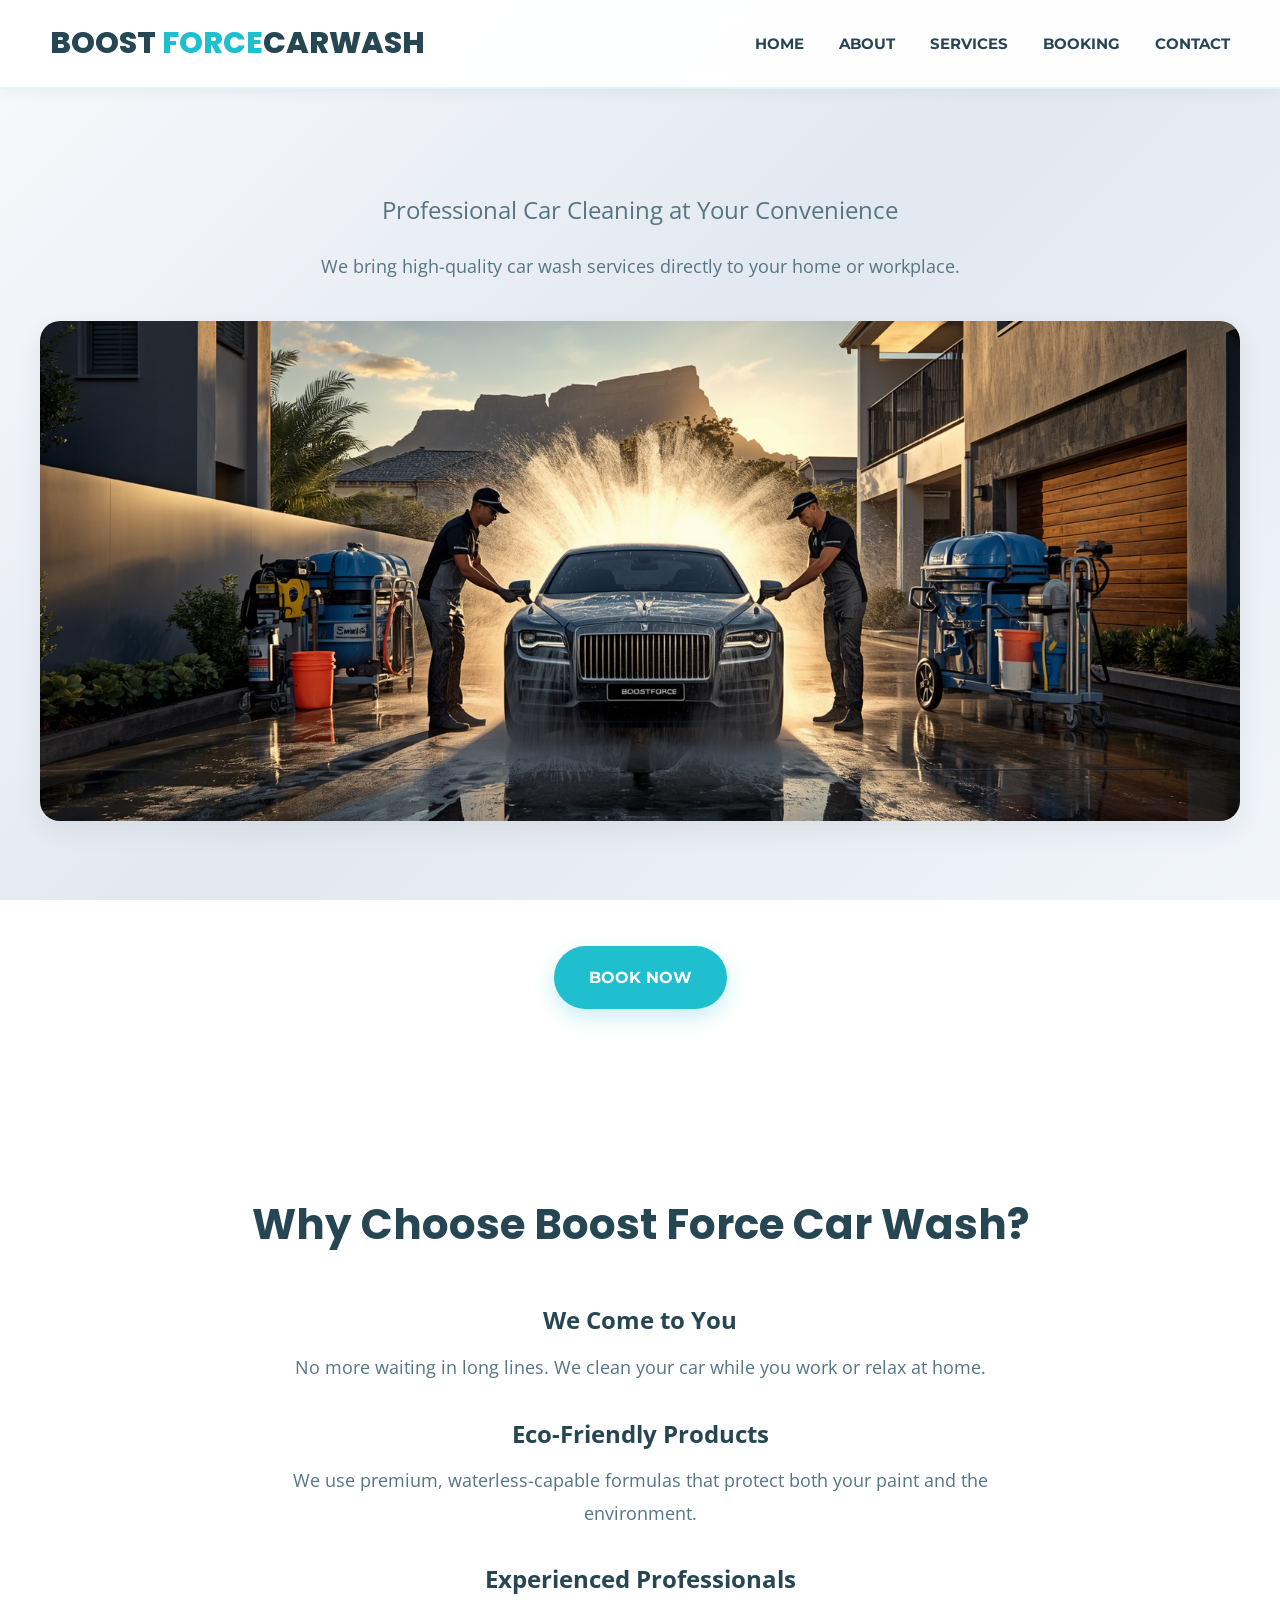
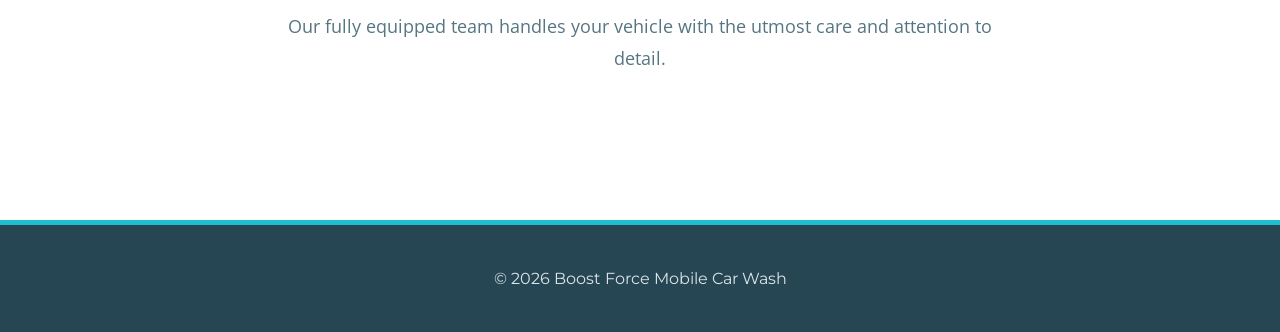
==== index.html @ 3f043c43 "Added Harvard in-text citations" ====
<!DOCTYPE html>
<html lang="en">
<head>
    <meta charset="UTF-8">
    <meta name="viewport" content="width=device-width, initial-scale=1.0">
    <title>Boost Drive Mobile Car Wash</title>
    <link rel="stylesheet" href="css/style.css">
</head>
<body>

      <!-- 1. HEADER NAVIGATION (Stays the same on all pages) -->
<header>
    <div class="nav-container">
        <div class="logo">BOOST <span>FORCE</span>CAR</span>WASH</div>
        <nav>
            <ul>
                <li><a href="index.html">Home</a></li>
                <li><a href="about.html">About</a></li>
                <li><a href="services.html">Services</a></li>
                <li><a href="booking.html">Booking</a></li>
                <li><a href="contact.html">Contact</a></li>
            </ul>
        </nav>
    </div>
</header>
    <!-- MAIN CONTENT -->
    <main>

        <!-- HERO SECTION -->
        <section class="hero">
            <h2>Professional Car Cleaning at Your Convenience</h2>
            <p>We bring high-quality car wash services directly to your home or workplace.</p>

            <!-- HERO IMAGE -->
            <img src="images/mobile-carwash-hero.jpg.jpg" alt="Car Wash Service" width="500">

            <br><br>

            <!-- CALL TO ACTION -->
            <a href="booking.html" class="btn">Book Now</a>
        </section>
        <!-- ADDITION 1: WHY CHOOSE US (FEATURES SECTION) -->
                <section class="features-section">
            <h2>Why Choose Boost Force Car Wash?</h2>
            <dl>
                <dt><strong>We Come to You</strong></dt>
                <dd>No more waiting in long lines. We clean your car while you work or relax at home.</dd>

                <dt><strong>Eco-Friendly Products</strong></dt>
                <dd>We use premium, waterless-capable formulas that protect both your paint and the environment.</dd>

                <dt><strong>Experienced Professionals</strong></dt>
                <dd>Our fully equipped team handles your vehicle with the utmost care and attention to detail.</dd>
            </dl>
        </section>

               
    </main>

    <!-- FOOTER -->
    <footer>
        <p>© 2026 Boost Force Mobile Car Wash</p>
    </footer>

</body>
</html>
---- css/style.css ----
/* 
   BOOST FORCE MOBILE CAR WASH - MAIN CSS FILE
   External stylesheet used on all pages
 */

/*  GOOGLE FONTS */
@import url('https://fonts.googleapis.com/css2?family=Montserrat:wght@600;700;800&family=Open+Sans:wght@400;600;700&family=Poppins:wght@600;700;800&display=swap');

/* ROOT VARIABLES */
:root {
    --primary-dark: #264653;
    --accent-teal: #1FBFCF;
    --accent-light: #A8E6EF;
    --text-muted: #567582;
    --white: #FFFFFF;

    --main-gradient: linear-gradient(135deg, #F8FAFC 0%, #E2E8F0 50%, #F1F5F9 100%);

    --card-shadow: 0 10px 25px rgba(38, 70, 83, 0.08);
    --hover-shadow: 0 18px 35px rgba(31, 191, 207, 0.18);

    --transition: 0.3s ease;
}

/* RESET DEFAULT SPACING */
* {
    margin: 0;
    padding: 0;
    box-sizing: border-box;
}

/* BODY STYLING */
body {
    background: var(--main-gradient);
    background-attachment: fixed;
    color: var(--primary-dark);
    font-family: 'Open Sans', sans-serif;
    line-height: 1.7;
    padding-top: 90px;
}

/*    HEADER & NAVIGATION   */

header {
    background: rgba(255, 255, 255, 0.95);
    backdrop-filter: blur(10px);
    padding: 18px 50px;
    position: fixed;
    top: 0;
    width: 100%;
    z-index: 1000;

    border-bottom: 2px solid rgba(31, 191, 207, 0.15);
    box-shadow: 0 3px 15px rgba(0, 0, 0, 0.05);
}

/* Navigation container */
.nav-container {
    max-width: 1400px;
    margin: auto;

    display: flex;
    justify-content: space-between;
    align-items: center;
}

/* Website logo */
.logo {
    font-family: 'Poppins', sans-serif;
    font-size: 30px;
    font-weight: 800;
    color: var(--primary-dark);
}

.logo span {
    color: var(--accent-teal);
}

/* Navigation links */
nav ul {
    list-style: none;
    display: flex;
    gap: 35px;
}

nav ul li a {
    text-decoration: none;
    color: var(--primary-dark);

    font-family: 'Montserrat', sans-serif;
    font-size: 15px;
    font-weight: 700;

    text-transform: uppercase;
    position: relative;

    transition: var(--transition);
}

/* Hover underline effect */
nav ul li a::after {
    content: '';
    position: absolute;
    left: 0;
    bottom: -8px;

    width: 0;
    height: 3px;

    background: var(--accent-teal);
    transition: var(--transition);
}

nav ul li a:hover {
    color: var(--accent-teal);
}

nav ul li a:hover::after {
    width: 100%;
}

/*    HERO SECTION   */

.hero {
    max-width: 1400px;
    margin: 40px auto;
    padding: 60px 40px;
    text-align: center;
}

/* Main heading */
.hero h1 {
    font-family: 'Poppins', sans-serif;
    font-size: 60px;
    font-weight: 800;
    line-height: 1.1;
    margin-bottom: 20px;
}

/* Sub heading */
.hero h2 {
    font-size: 24px;
    font-weight: 400;
    color: var(--text-muted);
    margin-bottom: 20px;
}

/* Hero paragraph */
.hero p {
    max-width: 800px;
    margin: 0 auto 40px;
    font-size: 18px;
    color: var(--text-muted);
}

/* Hero image */
.hero img {
    width: 100%;
    max-width: 1350px;
    height: 500px;
    object-fit: cover;

    border-radius: 20px;
    box-shadow: var(--card-shadow);

    display: block;
    margin: 0 auto 50px auto;
}
/*    SERVICES INTRO   */

.services-intro {
    max-width: 1000px;
    margin: 80px auto 40px;
    padding: 0 20px;

    text-align: center;
}

/* Services intro paragraph */
.services-intro-text {
    max-width: 800px;

    margin: 0 auto;

    font-size: 18px;
    line-height: 1.8;

    color: var(--text-muted);
}
/*    BUTTONS   */

.btn {
    display: inline-block;

    background: var(--accent-teal);
    color: var(--white);

    padding: 18px 35px;
    margin-top: 20px;

    border-radius: 40px;

    text-decoration: none;
    text-transform: uppercase;

    font-family: 'Montserrat', sans-serif;
    font-size: 16px;
    font-weight: 700;

    transition: var(--transition);

    box-shadow: 0 8px 20px rgba(31, 191, 207, 0.25);
}

/* Button hover */
.btn:hover {
    background: var(--primary-dark);
    transform: translateY(-4px);

    box-shadow: var(--hover-shadow);
}
/*    FEATURES SECTION  */

.features-section {
    max-width: 1000px;
    margin: 80px auto;
    padding: 40px;

    text-align: center;
}

/* Section heading */
.features-section h2 {
    font-family: 'Poppins', sans-serif;
    font-size: 42px;

    margin-bottom: 40px;
}

/* Remove default browser spacing */
.features-section dl {
    margin: 0;
    padding: 0;
}

/* Feature titles */
.features-section dt {
    font-size: 24px;
    font-weight: 700;

    margin-top: 30px;
    margin-bottom: 10px;

    color: var(--primary-dark);
}

/* Feature descriptions */
.features-section dd {
    margin: 0 auto 25px;

    max-width: 750px;

    font-size: 18px;
    color: var(--text-muted);

    line-height: 1.8;
}
/*    ABOUT PAGE  */

.about-section {
    max-width: 1400px;
    margin: auto;
    padding: 60px 40px;
    text-align: center;
}

/* About page image */
.about-hero-img {
    width: 100%;
    max-width: 1350px;
    height: 500px;

    object-fit: cover;

    border-radius: 20px;
    margin-bottom: 50px;

    box-shadow: var(--card-shadow);
}

/* About text container */
.about-content-wrapper {
    max-width: 900px;
    margin: auto;
}

/* About headings */
.about-content-wrapper h3 {
    font-family: 'Poppins', sans-serif;
    font-size: 30px;

    margin: 30px 0 15px;
}

/* About paragraph */
.about-content-wrapper p {
    font-size: 18px;
    color: var(--text-muted);

    margin-bottom: 30px;
}

/* Services Intro */
.services-intro {
    text-align: center;
    max-width: 900px;
    margin: 0 auto 50px auto;
    padding: 40px 20px;
}

/* Services Grid */
.services-container {
    display: grid;

    grid-template-columns: repeat(3, 1fr);

    gap: 35px;

    max-width: 1400px;

    margin: 0 auto;

    padding: 20px 40px 80px;
}

/* Service Cards */
.service-box {
    background-color: white;

    padding: 30px;

    border-radius: 20px;

    box-shadow: 0 10px 30px rgba(0,0,0,0.08);

    text-align: center;

    transition: 0.3s ease;
}

/* Hover Effect */
.service-box:hover {
    transform: translateY(-8px);

    box-shadow: 0 20px 40px rgba(0,0,0,0.12);
}

/* Service Images */
.service-box img {
    width: 100%;

    height: 220px;

    object-fit: cover;

    border-radius: 14px;

    margin: 20px 0;
}

/* Service Headings */
.service-box h3 {
    margin-bottom: 15px;

    font-size: 24px;
}

/* Responsive Design */
@media (max-width: 992px) {

    .services-container {
        grid-template-columns: repeat(2, 1fr);
    }

}

@media (max-width: 768px) {

    .services-container {
        grid-template-columns: 1fr;
    }

}

/*   CONTACT INFORMATION SECTION    */

.contact-info-section {
    max-width: 900px;
    margin: 80px auto;
    padding: 40px;

    text-align: center;
}

/* Contact heading */
.contact-info-section h2 {
    font-family: 'Poppins', sans-serif;
    font-size: 42px;

    margin-bottom: 30px;
}

/* Paragraph styling */
.contact-info-section p {
    font-size: 18px;
    color: var(--text-muted);

    margin-bottom: 20px;
}

/* Remove list bullet alignment problem */
.contact-info-section ul {
    list-style: none;

    padding: 0;
    margin-top: 20px;
}

/* Operating hours list */
.contact-info-section ul li {
    font-size: 18px;

    margin-bottom: 10px;

    color: var(--primary-dark);
}

/*    SOCIAL MEDIA SECTION    */

.social-section {
    max-width: 1200px;
    margin: 80px auto;
    padding: 40px;

    text-align: center;
}

/* Section heading */
.social-section h2 {
    font-family: 'Poppins', sans-serif;
    font-size: 42px;

    margin-bottom: 35px;

    color: var(--primary-dark);
}

/* Horizontal social links layout */
.social-links {
    display: flex;

    justify-content: center;
    align-items: center;
    gap: 30px;

    flex-wrap: wrap;
}

/* Social buttons */
.social-btn {
    display: inline-block;

    padding: 16px 35px;

    background: var(--white);
    color: var(--primary-dark);

    text-decoration: none;

    font-family: 'Montserrat', sans-serif;
    font-size: 16px;
    font-weight: 700;

    border-radius: 50px;

    border: 2px solid var(--accent-teal);

    transition: var(--transition);

    box-shadow: var(--card-shadow);
}

/* Hover effect */
.social-btn:hover {
    background: var(--accent-teal);
    color: var(--white);

    transform: translateY(-4px);

    box-shadow: var(--hover-shadow);
}

/* Booking paragraph */
.booking-text {
    text-align: center;

    max-width: 800px;
    margin: 0 auto 40px;

    font-size: 18px;
    color: var(--text-muted);
}
/*    BOOKING SECTION    */

.booking-section {
    text-align: center;
}

/* Booking heading */
.booking-heading {
    font-family: 'Poppins', sans-serif;

    font-size: 42px;
    font-weight: 700;

    margin-bottom: 30px;

    color: var(--primary-dark);
}
/*    FORMS     */

form {
    max-width: 650px;
    margin: 40px auto;

    background: var(--white);

    padding: 45px;
    border-radius: 20px;

    box-shadow: var(--card-shadow);

    text-align: left;
}

/* Input fields */
input,
textarea {
    width: 100%;

    padding: 15px;
    margin-bottom: 20px;

    border: 2px solid #E2E8F0;
    border-radius: 10px;

    background: #F8FAFC;

    font-size: 16px;

    transition: var(--transition);
}

/* Input focus effect */
input:focus,
textarea:focus {
    outline: none;

    border-color: var(--accent-teal);
    background: var(--white);

    box-shadow: 0 0 0 4px rgba(31, 191, 207, 0.15);
}

/* Form button */
form button {
    width: 100%;

    padding: 16px;

    border: none;
    border-radius: 10px;

    background: var(--accent-teal);
    color: var(--white);

    font-family: 'Montserrat', sans-serif;
    font-size: 16px;
    font-weight: 700;

    text-transform: uppercase;
    cursor: pointer;

    transition: var(--transition);
}

/* Button hover */
form button:hover {
    background: var(--primary-dark);
}

/*    FOOTER    */

footer {
    background: var(--primary-dark);
    color: #DBE5E9;

    text-align: center;

    padding: 40px 20px;
    margin-top: 80px;

    border-top: 5px solid var(--accent-teal);

    font-family: 'Montserrat', sans-serif;
}

/*    RESPONSIVE DESIGN   */

/* Tablets */
@media (max-width: 1024px) {

    .services-container {
        grid-template-columns: repeat(2, 1fr);
    }

    .maps-global-wrapper {
        flex-direction: column;
    }
}

/* Mobile phones */
@media (max-width: 768px) {

    body {
        padding-top: 130px;
    }

    .nav-container {
        flex-direction: column;
        gap: 15px;
    }

    nav ul {
        gap: 20px;
        flex-wrap: wrap;
        justify-content: center;
    }

    .hero h1 {
        font-size: 40px;
    }

    .hero h2 {
        font-size: 20px;
    }

    .hero img,
    .about-hero-img {
    height: 300px;
    }
    .services-container {
        grid-template-columns: 1fr;
    }

    .follow-links-wrapper {
        flex-direction: column;
        gap: 15px;
    }

    form {
        padding: 30px;
    }
}
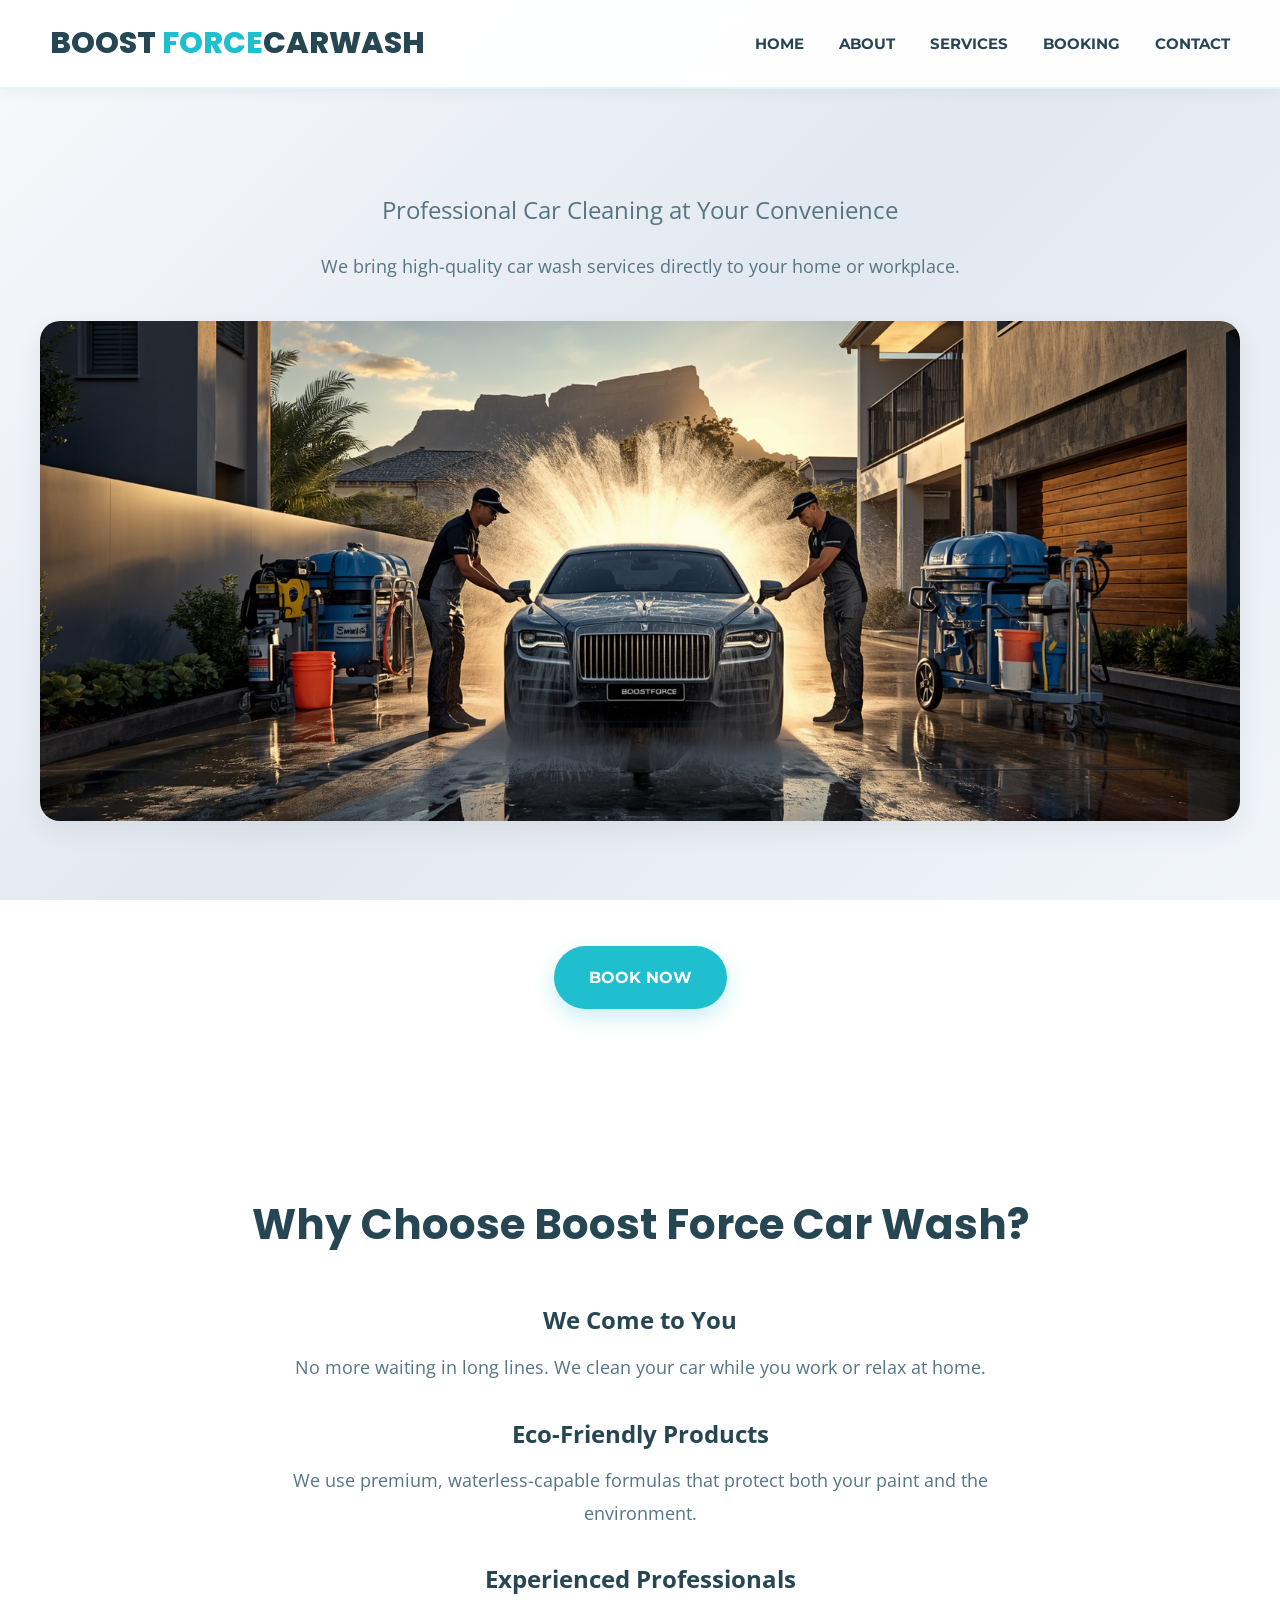
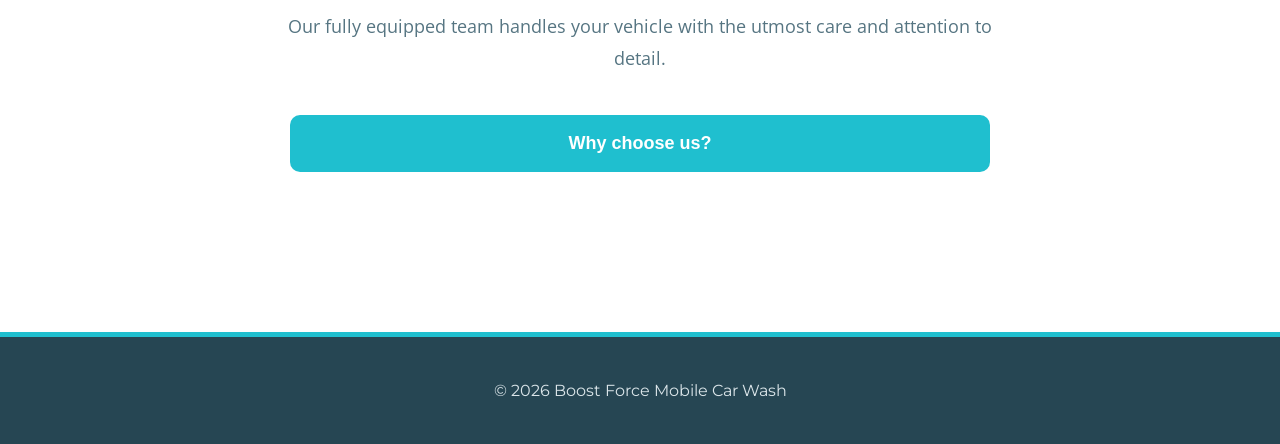
==== commit f1c5b916: "Add accordion component to homepage" ====
--- a/index.html
+++ b/index.html
@@ -40,7 +40,7 @@
             <a href="booking.html" class="btn">Book Now</a>
         </section>
         <!-- ADDITION 1: WHY CHOOSE US (FEATURES SECTION) -->
-                <section class="features-section">
+        <section class="features-section">
             <h2>Why Choose Boost Force Car Wash?</h2>
             <dl>
                 <dt><strong>We Come to You</strong></dt>
@@ -52,7 +52,30 @@
                 <dt><strong>Experienced Professionals</strong></dt>
                 <dd>Our fully equipped team handles your vehicle with the utmost care and attention to detail.</dd>
             </dl>
-        </section>
+            <!-- =====================================
+         PART 3 : ACCORDION COMPONENT
+         Click to show additional information
+    ====================================== -->
+
+    <div class="accordion">
+
+        <button class="accordion-btn">
+
+            Why choose us?
+
+        </button>
+
+        <div class="accordion-content">
+
+            <p>
+                We provide affordable, eco-friendly and professional mobile car wash services throughout Cape Town. Our trained team comes directly to your location, saving you time while delivering premium quality service.
+            </p>
+
+        </div>
+
+    </div>
+
+ </section>
 
                
     </main>
@@ -62,5 +85,9 @@
         <p>© 2026 Boost Force Mobile Car Wash</p>
     </footer>
 
+<!-- PART 3 JAVASCRIPT -->
+
+    <script src="js/main.js"></script>
+
 </body>
-</html>+</html>         
--- a/css/style.css
+++ b/css/style.css
@@ -168,7 +168,29 @@
     margin: 0 auto 50px auto;
 }
 /*    SERVICES INTRO   */
-
+/* PART 3 : SEARCH BOX */
+
+.search-wrapper{
+
+text-align:center;
+
+margin-bottom:40px;
+
+}
+
+.search-box{
+
+width:60%;
+
+padding:15px;
+
+border-radius:10px;
+
+border:2px solid #1FBFCF;
+
+font-size:16px;
+
+}
 .services-intro {
     max-width: 1000px;
     margin: 80px auto 40px;
@@ -672,4 +694,59 @@
     form {
         padding: 30px;
     }
+}
+/* ====================================
+   PART 3 : ACCORDION STYLING
+==================================== */
+
+.accordion{
+
+max-width:700px;
+
+margin:40px auto;
+
+}
+
+.accordion-btn{
+
+width:100%;
+
+padding:18px;
+
+font-size:18px;
+
+font-weight:700;
+
+border:none;
+
+cursor:pointer;
+
+background:#1FBFCF;
+
+color:white;
+
+border-radius:10px;
+
+}
+
+.accordion-content{
+
+display:none;
+
+background:white;
+
+padding:20px;
+
+margin-top:10px;
+
+border-radius:10px;
+
+box-shadow:0 5px 15px rgba(0,0,0,0.1);
+
+}
+
+.accordion-content.show{
+
+display:block;
+
 }
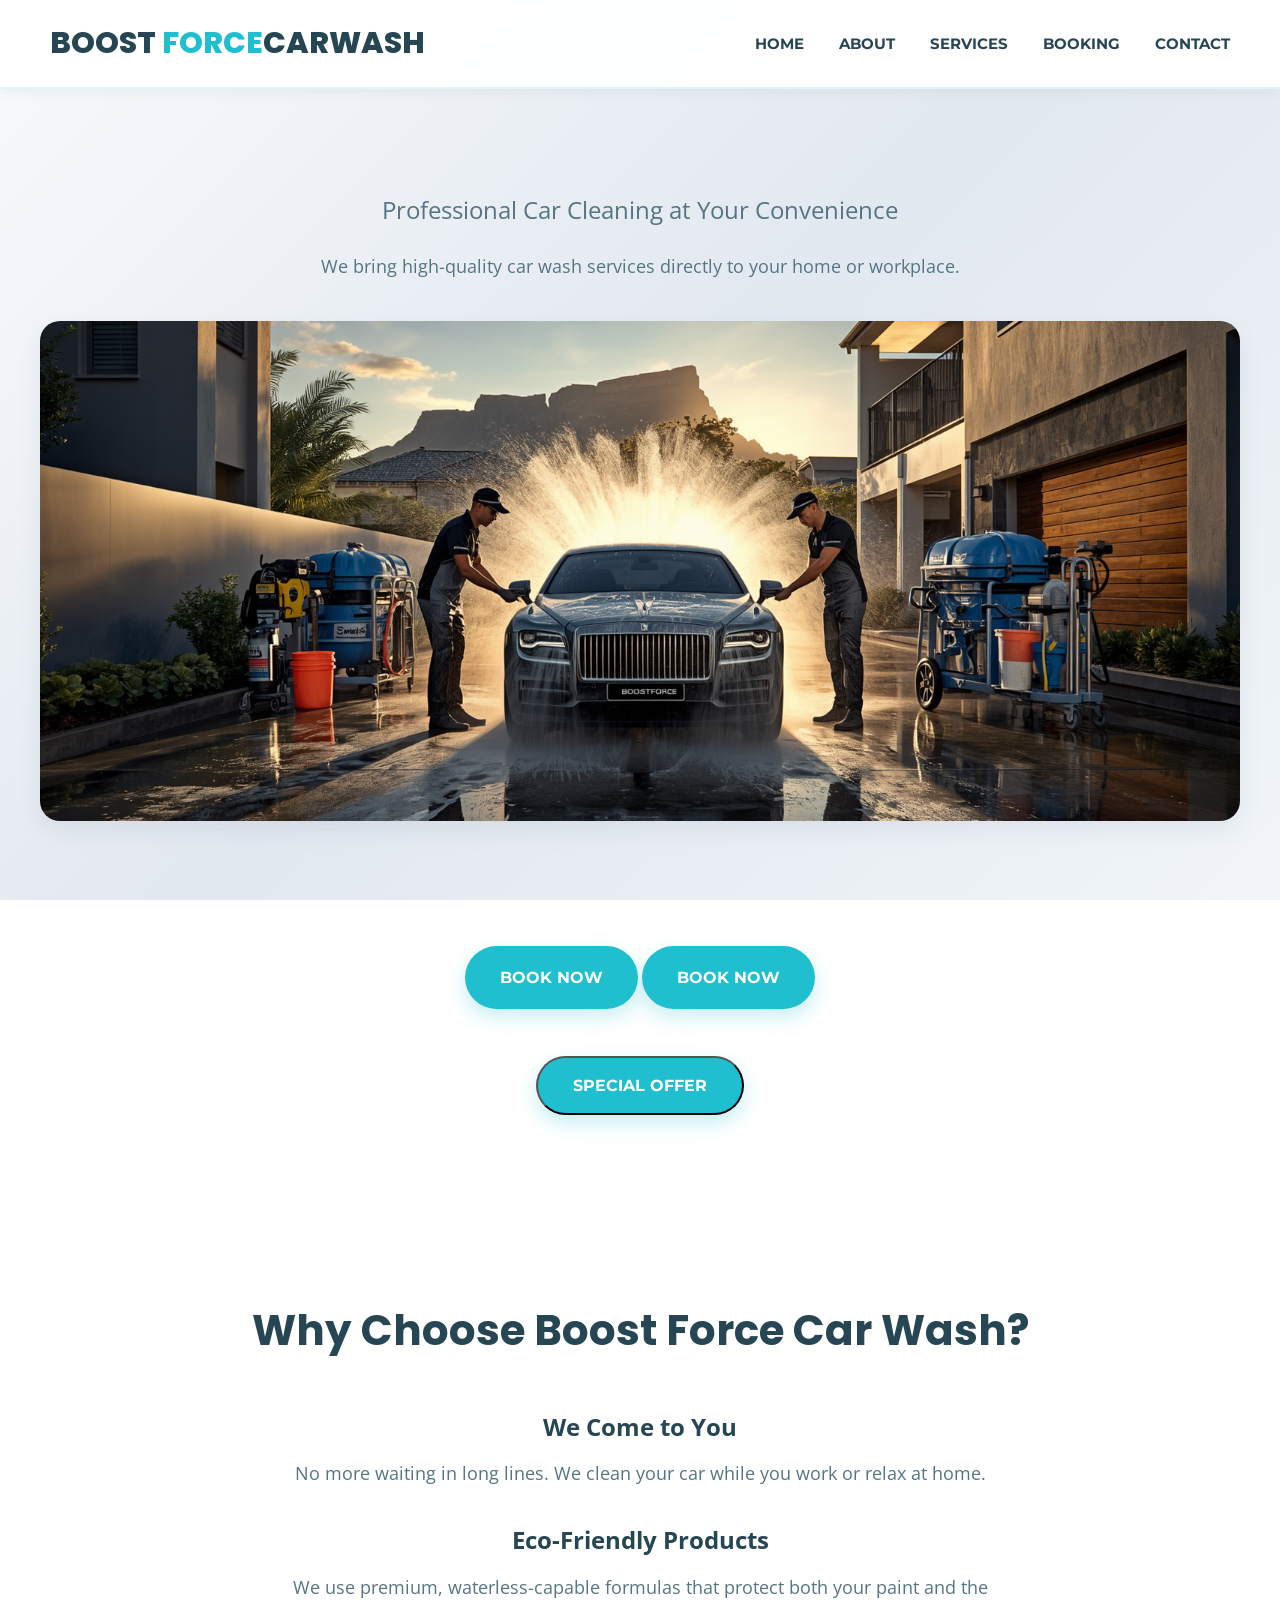
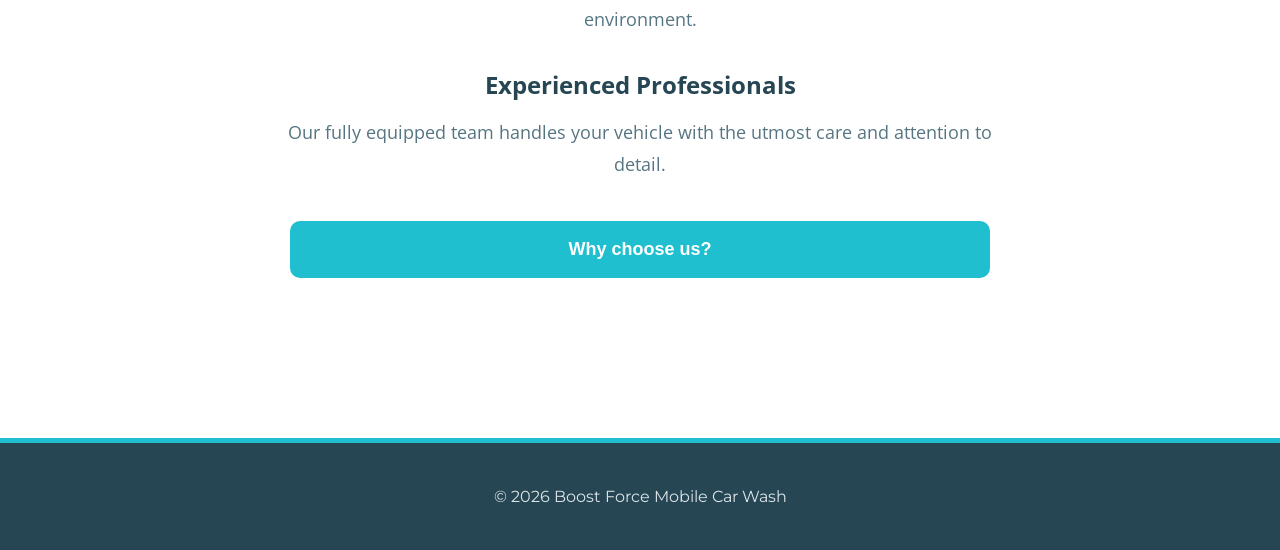
==== commit 8061290e: "Add promotional modal popup to homepage" ====
--- a/index.html
+++ b/index.html
@@ -38,6 +38,54 @@
 
             <!-- CALL TO ACTION -->
             <a href="booking.html" class="btn">Book Now</a>
+            <!-- CALL TO ACTION -->
+
+        <a href="booking.html" class="btn"> Book Now </a>
+
+
+         <!-- =======================================
+           PART 3 : SPECIAL OFFER MODAL BUTTON
+          ======================================= -->
+
+<br><br>
+
+<button id="offerBtn" class="btn">
+
+Special Offer
+
+</button>
+
+
+<!-- =======================================
+PART 3 : MODAL POPUP WINDOW
+======================================= -->
+
+<div id="offerModal">
+
+    <div class="modal-content">
+
+        <h2>
+
+        Winter Special
+
+        </h2>
+
+        <p>
+
+        Get 20% Off Full Vehicle Detailing This Month!
+
+        </p>
+
+        <button id="closeModal">
+
+        Close
+
+        </button>
+
+    </div>
+
+</div>
+
         </section>
         <!-- ADDITION 1: WHY CHOOSE US (FEATURES SECTION) -->
         <section class="features-section">
--- a/css/style.css
+++ b/css/style.css
@@ -749,4 +749,68 @@
 
 display:block;
 
+}
+
+/* ====================================
+PART 3 : MODAL POPUP
+==================================== */
+
+#offerModal{
+
+display:none;
+
+position:fixed;
+
+top:0;
+
+left:0;
+
+width:100%;
+
+height:100%;
+
+background:rgba(0,0,0,0.6);
+
+justify-content:center;
+
+align-items:center;
+
+z-index:9999;
+
+}
+
+
+.modal-content{
+
+background:white;
+
+padding:40px;
+
+border-radius:15px;
+
+max-width:500px;
+
+text-align:center;
+
+box-shadow:0 10px 30px rgba(0,0,0,0.3);
+
+}
+
+
+#closeModal{
+
+margin-top:20px;
+
+padding:12px 25px;
+
+border:none;
+
+background:#1FBFCF;
+
+color:white;
+
+cursor:pointer;
+
+border-radius:8px;
+
 }
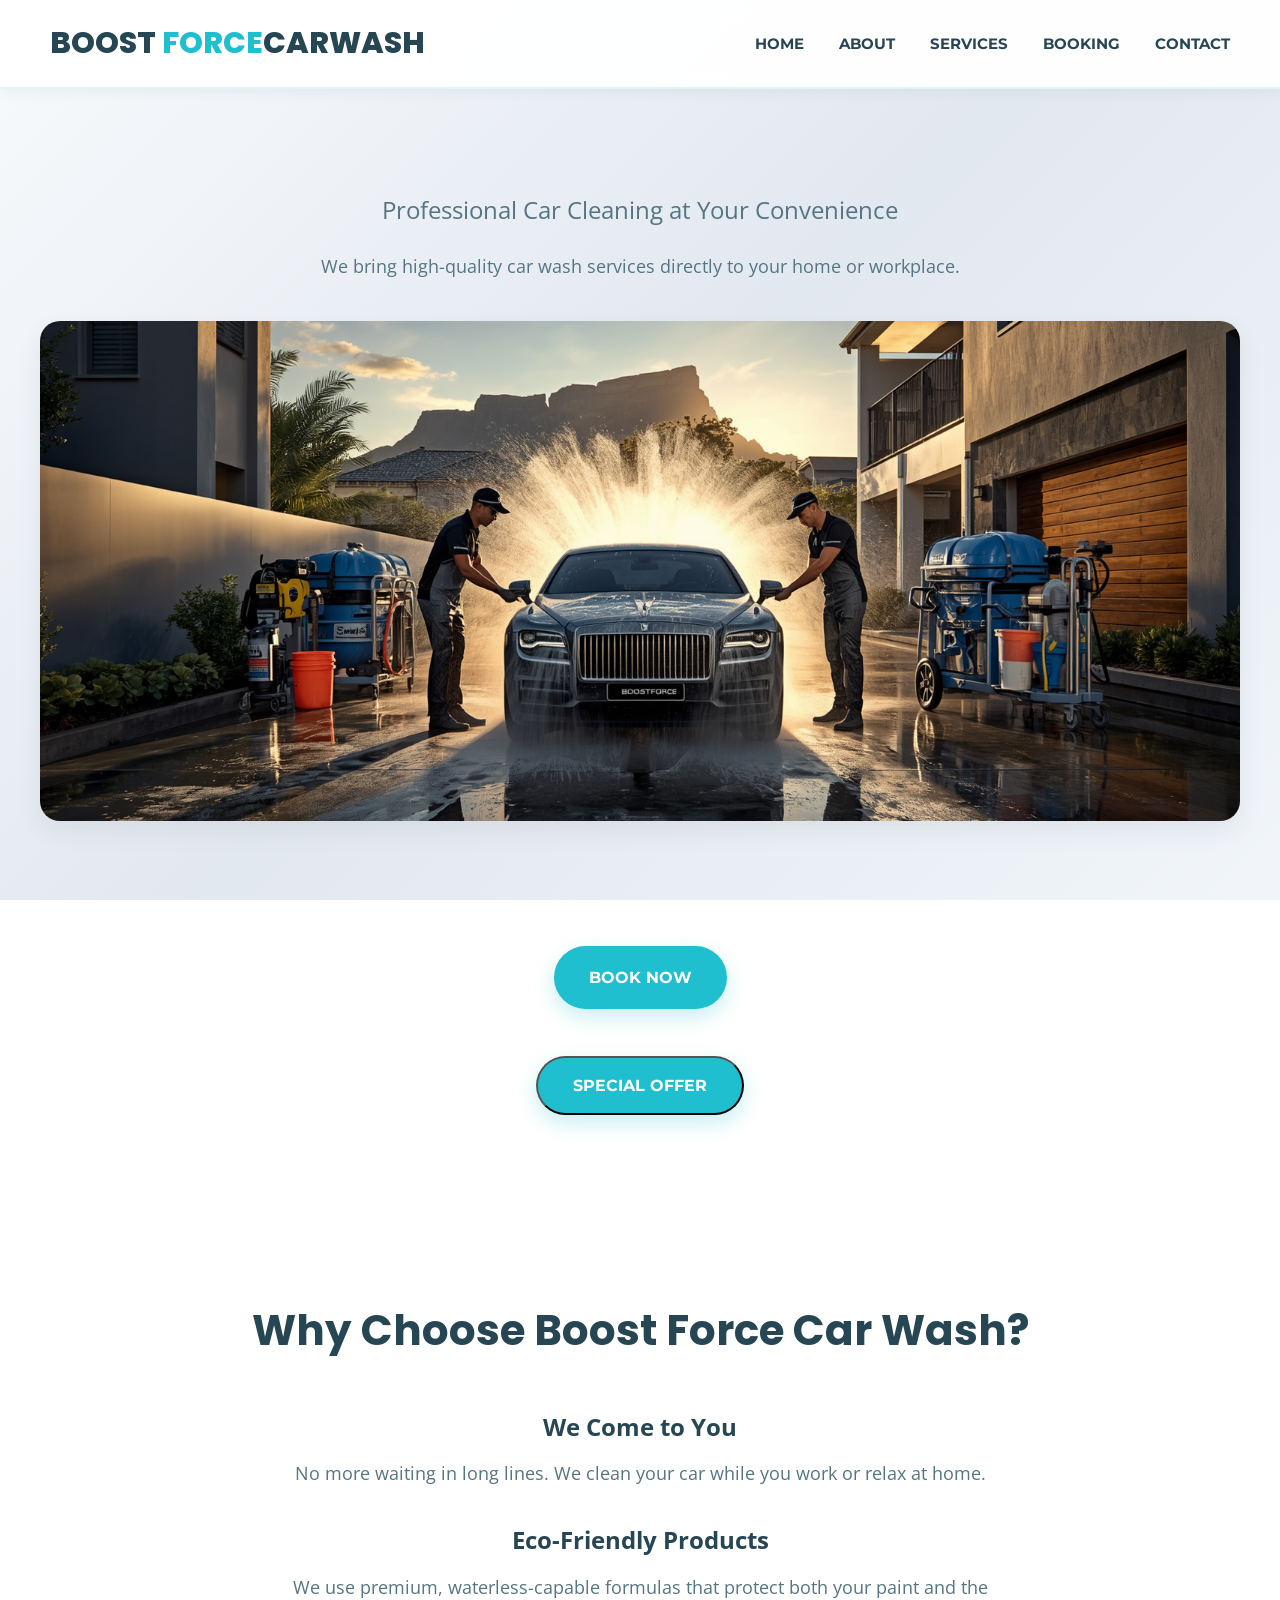
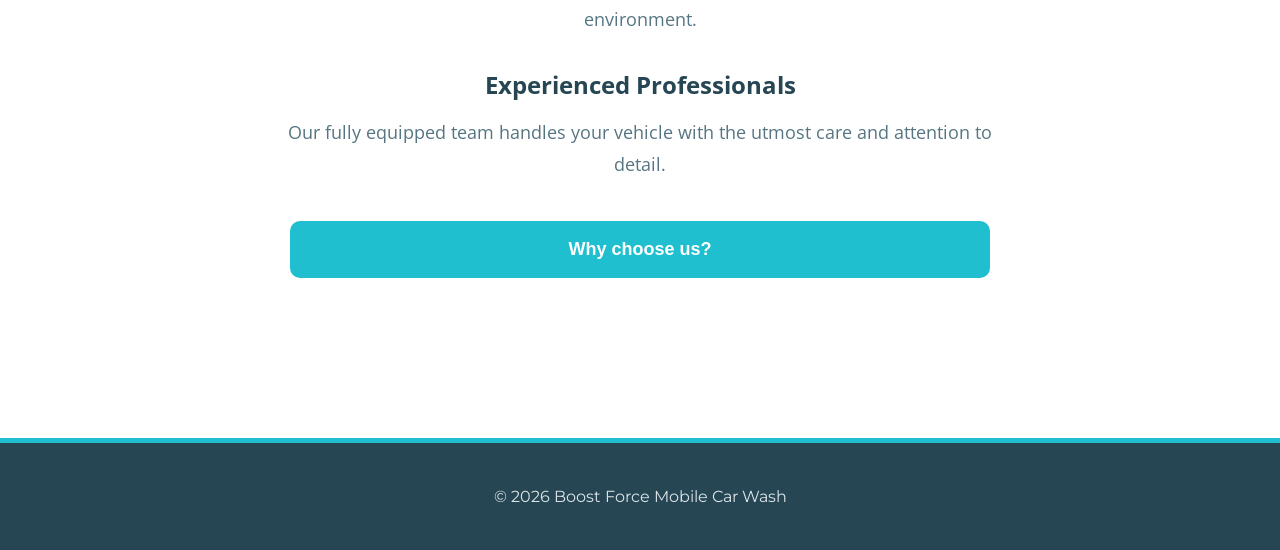
==== commit 88d9338b: "Improve SEO and Open Graph metadata" ====
--- a/index.html
+++ b/index.html
@@ -1,10 +1,71 @@
 <!DOCTYPE html>
 <html lang="en">
 <head>
+
+    <!-- ======================================
+    PART 3 : SEO META TAGS
+    ======================================= -->
+
     <meta charset="UTF-8">
-    <meta name="viewport" content="width=device-width, initial-scale=1.0">
-    <title>Boost Drive Mobile Car Wash</title>
+
+    <meta
+    name="viewport"
+    content="width=device-width, initial-scale=1.0">
+
+
+    <title>
+
+    Boost Force Mobile Car Wash | Cape Town
+
+    </title>
+
+
+    <meta
+
+    name="description"
+
+    content="Professional mobile car wash in Cape Town.">
+
+
+    <meta
+
+    name="keywords"
+
+    content="mobile car wash, cape town, car detailing">
+
+
+    <meta
+
+    name="author"
+
+    content="Your Name">
+
+
+    <!-- OPEN GRAPH -->
+
+    <meta
+
+    property="og:title"
+
+    content="Boost Force Car Wash">
+
+
+    <meta
+
+    property="og:type"
+
+    content="website">
+
+
+    <meta
+
+    property="og:description"
+
+    content="Professional Mobile Car Wash">
+
+
     <link rel="stylesheet" href="css/style.css">
+
 </head>
 <body>
 
@@ -38,11 +99,7 @@
 
             <!-- CALL TO ACTION -->
             <a href="booking.html" class="btn">Book Now</a>
-            <!-- CALL TO ACTION -->
-
-        <a href="booking.html" class="btn"> Book Now </a>
-
-
+          
          <!-- =======================================
            PART 3 : SPECIAL OFFER MODAL BUTTON
           ======================================= -->
--- a/css/style.css
+++ b/css/style.css
@@ -813,4 +813,100 @@
 
 border-radius:8px;
 
+}
+
+/* ====================================
+PART 3 : IMAGE GALLERY
+==================================== */
+
+.gallery{
+
+display:flex;
+
+justify-content:center;
+
+gap:25px;
+
+flex-wrap:wrap;
+
+margin:60px auto;
+
+}
+
+.gallery img{
+
+width:250px;
+
+height:180px;
+
+object-fit:cover;
+
+border-radius:12px;
+
+cursor:pointer;
+
+transition:0.3s;
+
+}
+
+.gallery img:hover{
+
+transform:scale(1.05);
+
+}
+
+
+/* LIGHTBOX */
+
+#lightbox{
+
+display:none;
+
+position:fixed;
+
+top:0;
+
+left:0;
+
+width:100%;
+
+height:100%;
+
+background:rgba(0,0,0,0.85);
+
+justify-content:center;
+
+align-items:center;
+
+z-index:9999;
+
+}
+
+
+#lightbox img{
+
+max-width:80%;
+
+max-height:80%;
+
+border-radius:15px;
+
+}
+
+/* ====================================
+PART 3 : LEAFLET MAP
+==================================== */
+
+#map{
+
+height:450px;
+
+width:100%;
+
+margin-top:30px;
+
+border-radius:15px;
+
+box-shadow:0 5px 20px rgba(0,0,0,0.2);
+
 }
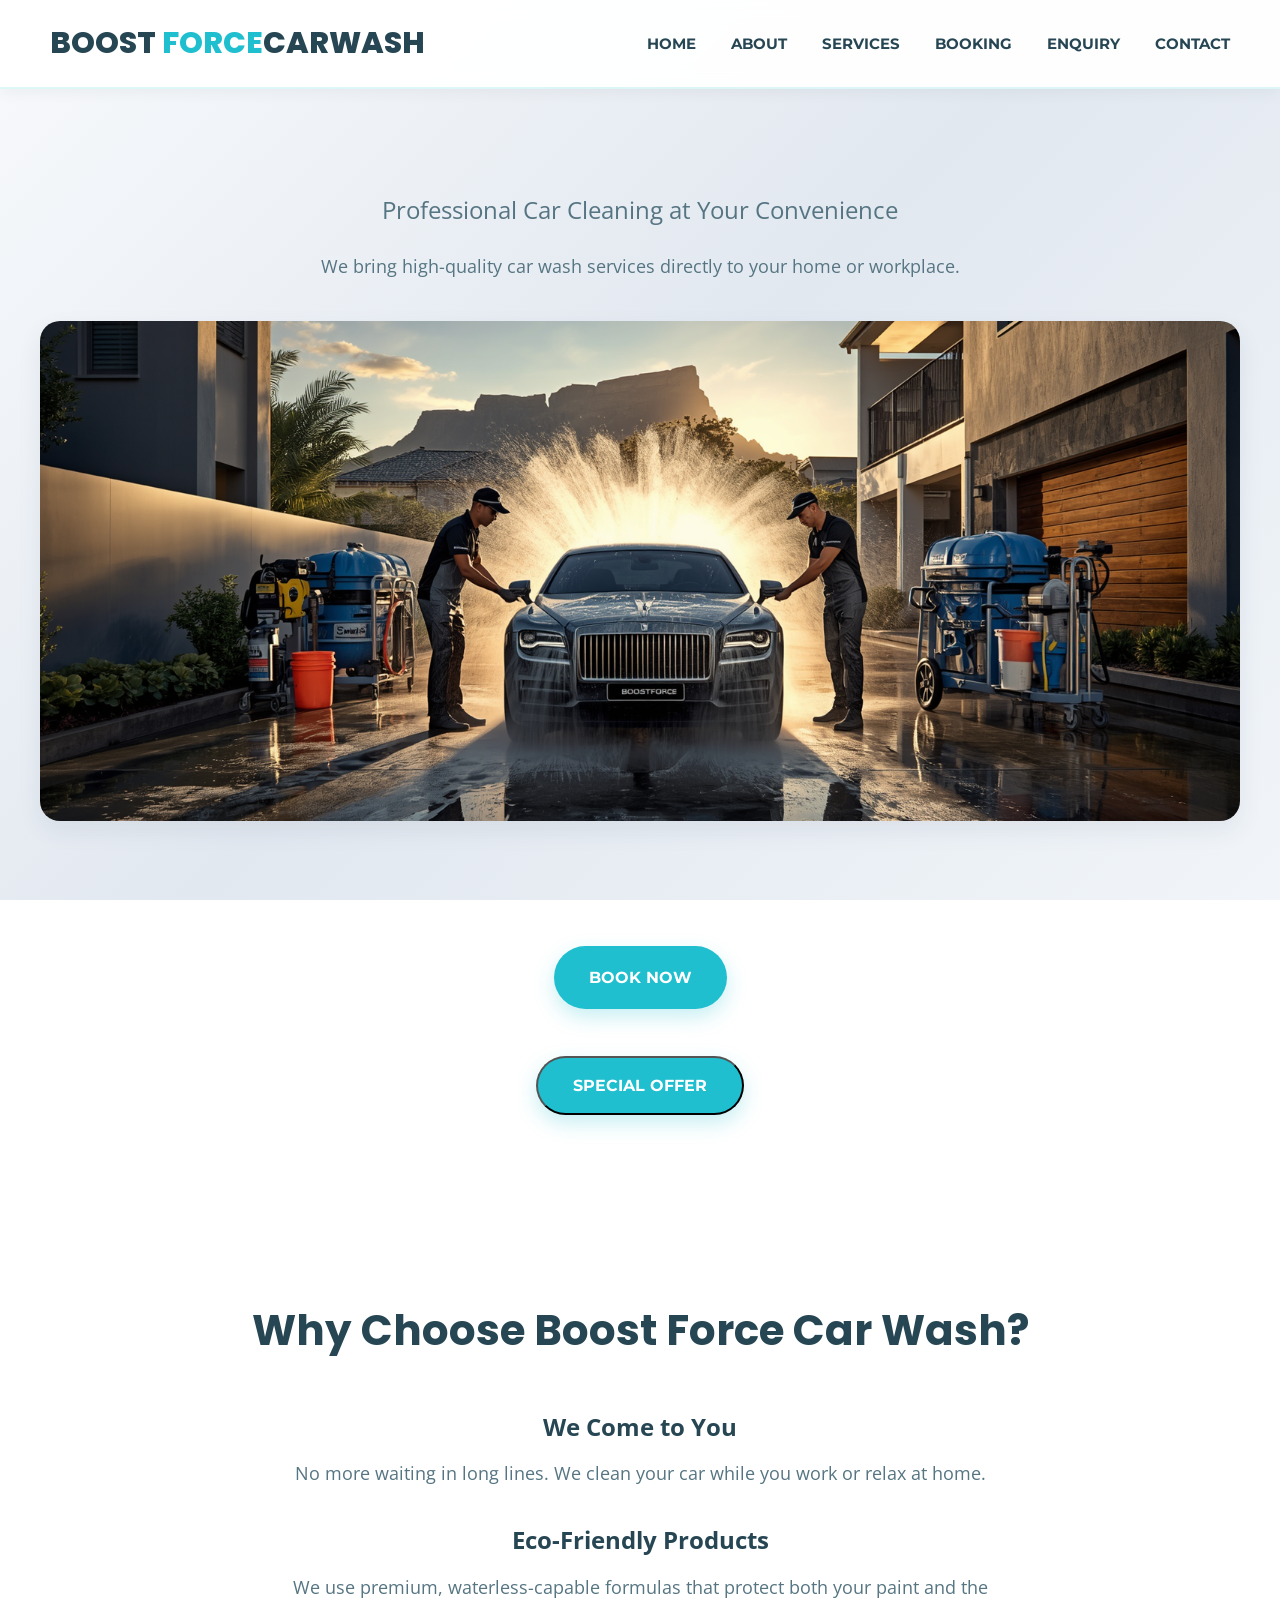
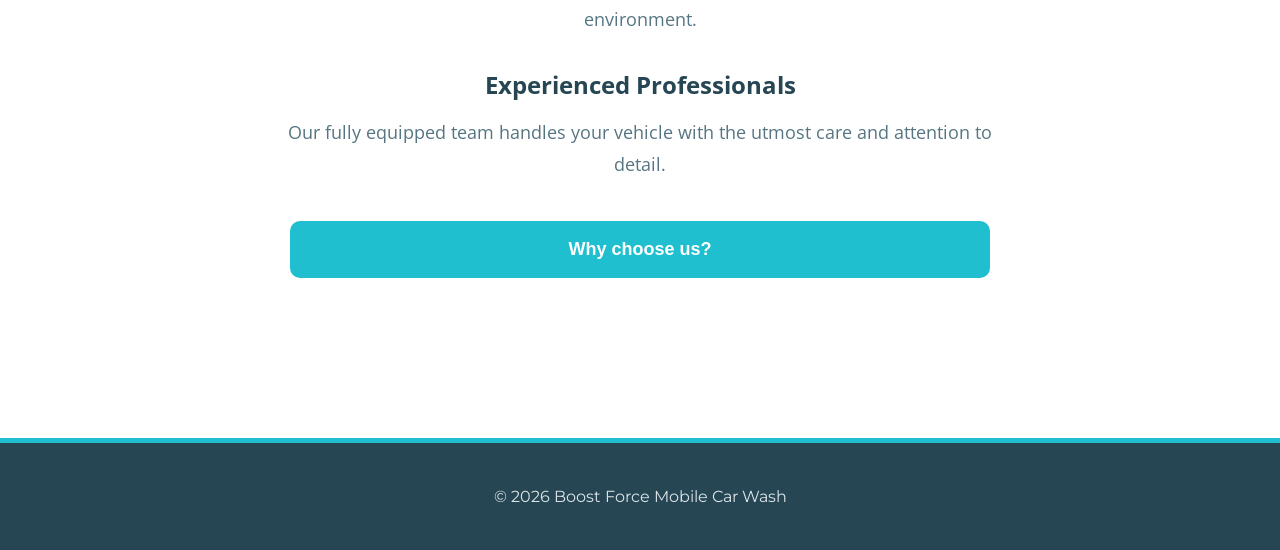
==== commit 5e29ac52: "Create enquiry page with validation and price estimation" ====
--- a/index.html
+++ b/index.html
@@ -79,6 +79,7 @@
                 <li><a href="about.html">About</a></li>
                 <li><a href="services.html">Services</a></li>
                 <li><a href="booking.html">Booking</a></li>
+                <li><a href="enquiry.html">Enquiry</a></li>
                 <li><a href="contact.html">Contact</a></li>
             </ul>
         </nav>
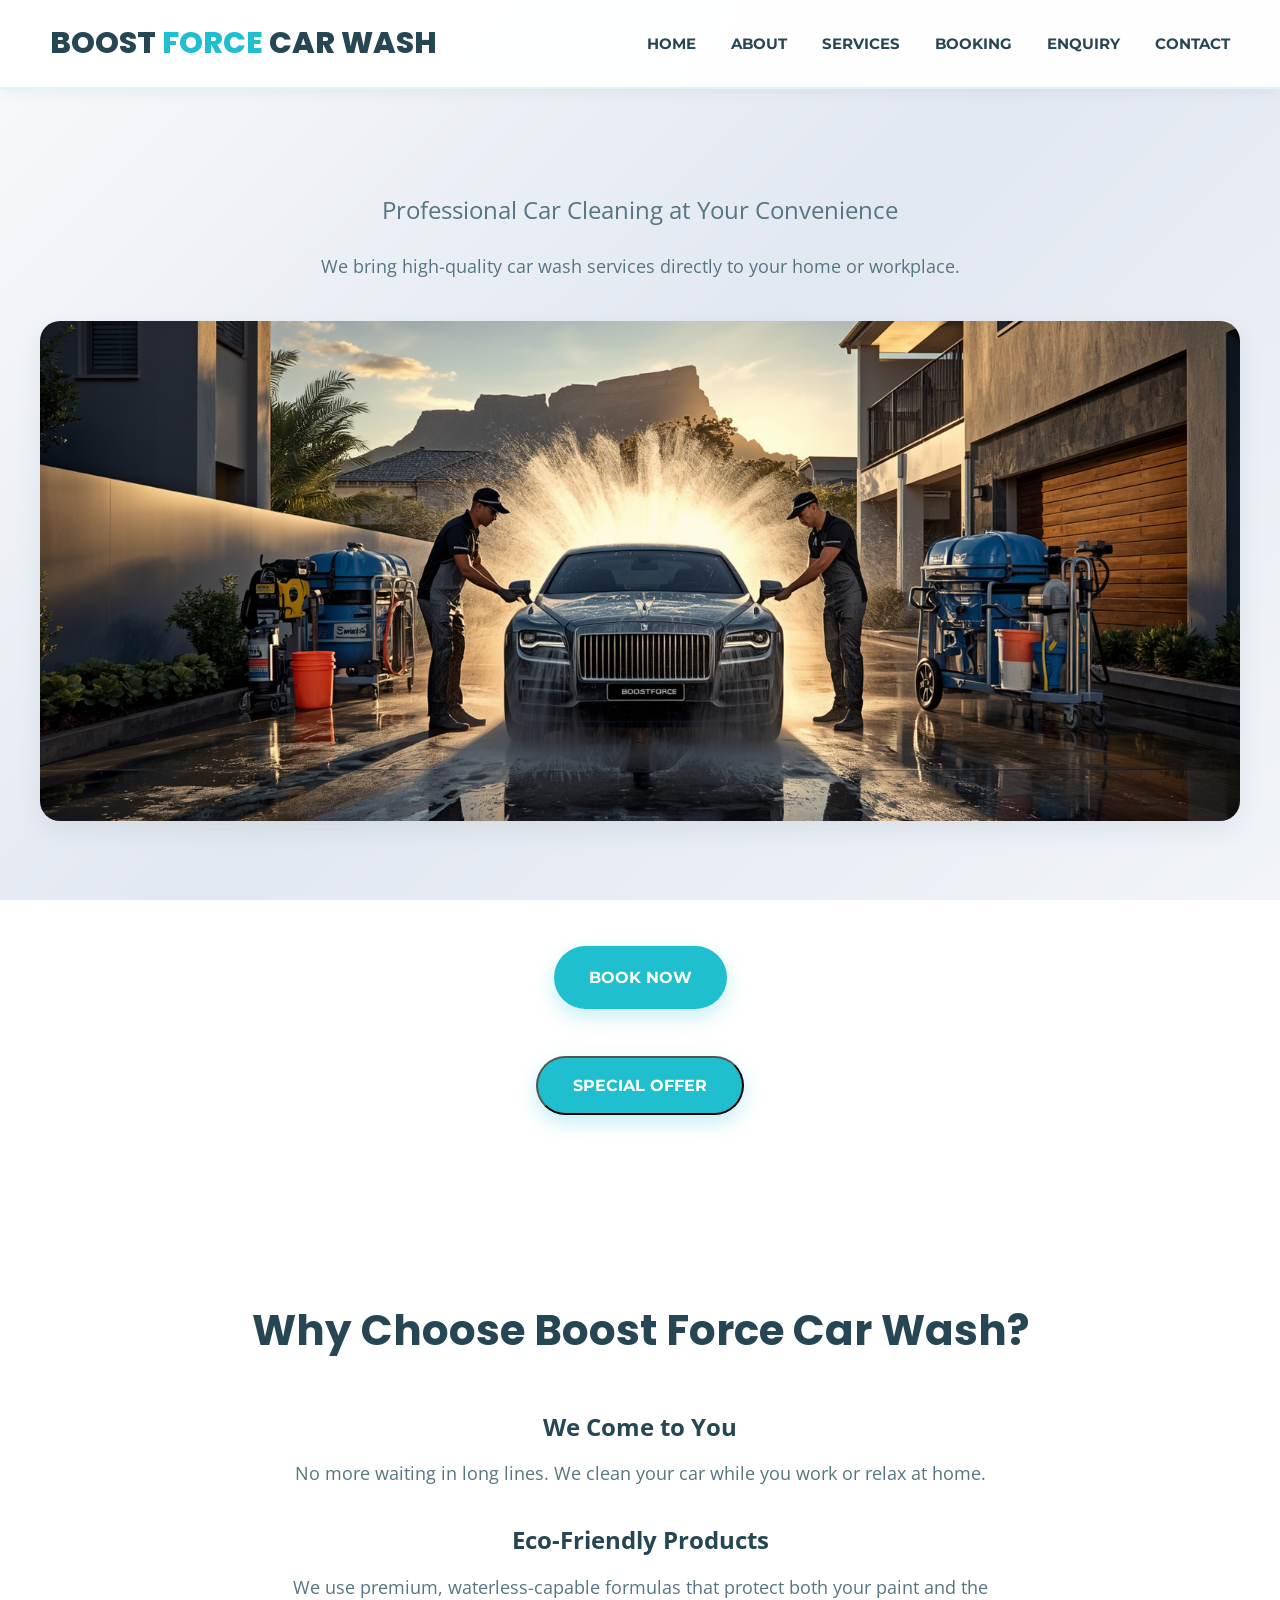
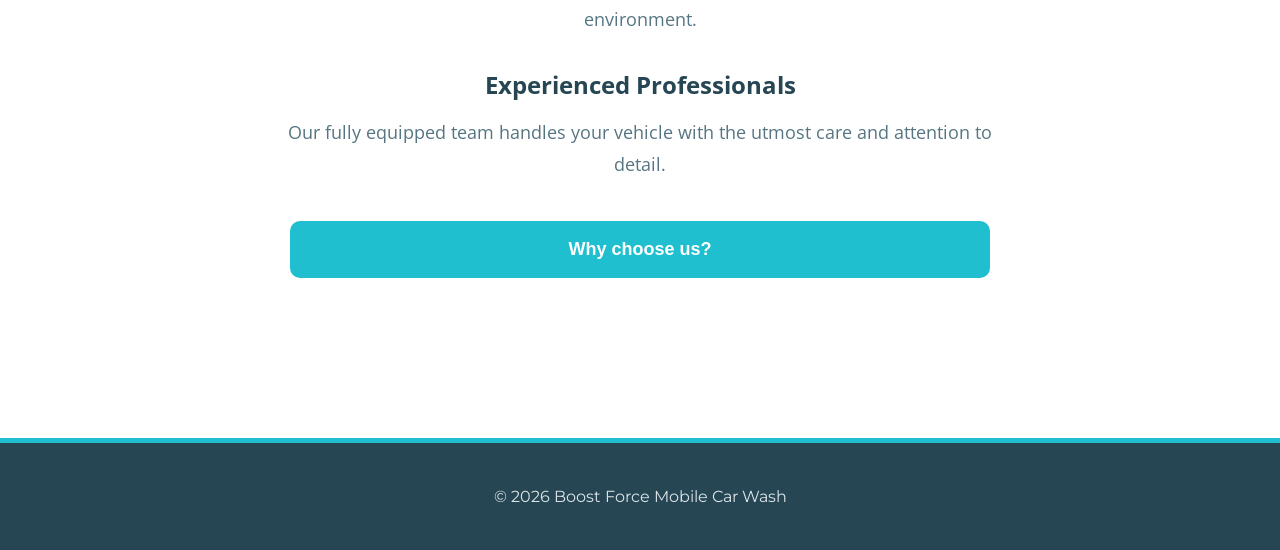
==== commit ebbdc691: "Fix JavaScript functionality and complete Part 3 interactive features" ====
--- a/index.html
+++ b/index.html
@@ -72,7 +72,7 @@
       <!-- 1. HEADER NAVIGATION (Stays the same on all pages) -->
 <header>
     <div class="nav-container">
-        <div class="logo">BOOST <span>FORCE</span>CAR</span>WASH</div>
+        <div class="logo">BOOST <span>FORCE</span> CAR WASH </div>
         <nav>
             <ul>
                 <li><a href="index.html">Home</a></li>
--- a/css/style.css
+++ b/css/style.css
@@ -790,6 +790,8 @@
 
 max-width:500px;
 
+width:80%;
+
 text-align:center;
 
 box-shadow:0 10px 30px rgba(0,0,0,0.3);
@@ -909,4 +911,53 @@
 
 box-shadow:0 5px 20px rgba(0,0,0,0.2);
 
+}
+/* =====================================
+PART 3 : ENQUIRY FORM
+===================================== */
+
+.enquiry-section{
+
+max-width:700px;
+
+margin:auto;
+
+padding:30px;
+
+}
+
+.enquiry-section form{
+
+display:flex;
+
+flex-direction:column;
+
+gap:15px;
+
+}
+
+.enquiry-section input,
+
+.enquiry-section select{
+
+padding:12px;
+
+}
+
+.enquiry-section button{
+
+padding:12px;
+
+cursor:pointer;
+
+}
+
+#responseBox{
+
+margin-top:25px;
+
+padding:20px;
+
+border:1px solid #ccc;
+
 }
